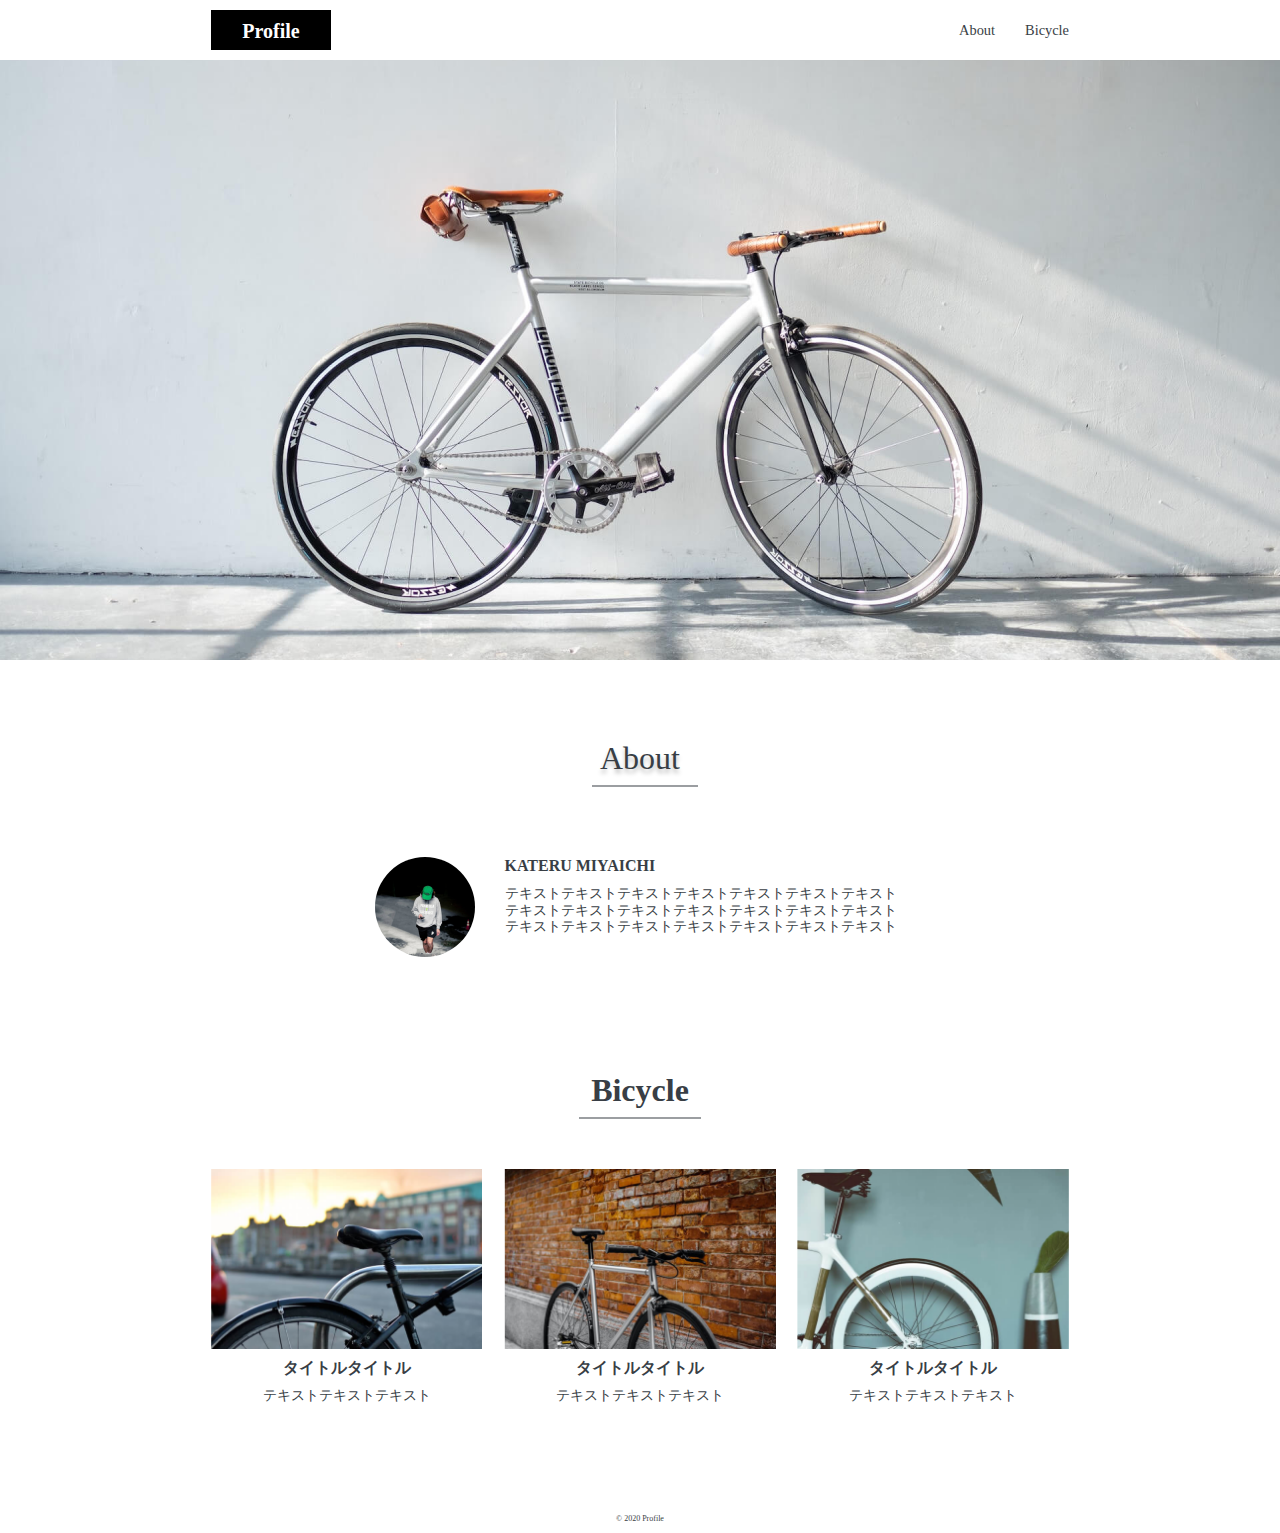
==== index.html @ af408450 "first commit" ====
<!DOCTYPE html>
<html lang="ja">
    <head>
        <meta charset="UTF-8" />
        <meta name="viewport" content="width=device-width, initial-scale=1.0" />
        <link rel="stylesheet" href="./css/reset.css" />
        <link rel="stylesheet" href="./css/style.css" />
        <title>profile</title>
    </head>
    <body>
        <header class="header">
            <div class="header-container container">
                <h1 class="header-logo">Profile</h1>
                <nav class="header-navs">
                    <ul class="header-nav">
                        <li><a href="#">About</a></li>
                        <li><a href="#">Bicycle</a></li>
                    </ul>
                </nav>
            </div>
        </header>

        <section class="main-visual">
            <img
                src="./images/mainvisual 1.png"
                alt="#"
                class="main-visual-img"
            />
        </section>

        <section class="section about-section">
            <div class="container about-container">
                <h2 class="section-title about-title">About</h2>
                <div class="about-contents">
                    <div class="about-img-container">
                        <img
                            src="./images/about 1.png"
                            alt="#"
                            class="about-img"
                        />
                    </div>
                    <div class="about-profile">
                        <h3 class="about-profile-name">KATERU MIYAICHI</h3>
                        <p class="about-profile-text">
                            テキストテキストテキストテキストテキストテキストテキスト
                            テキストテキストテキストテキストテキストテキストテキスト
                            テキストテキストテキストテキストテキストテキストテキスト
                        </p>
                    </div>
                </div>
            </div>
        </section>

        <section class="bicycle-section">
            <div class="container bicycle-container">
                <h2 class="section-title bicycle-title">Bicycle</h2>
                <ul class="bicycle-items">
                    <li class="bicycle-item">
                        <a href="#">
                            <img
                                src="./images/bicycle1.png"
                                alt=""
                                class="bicycle-img"
                            />
                            <h3 class="bicycle-item-title">タイトルタイトル</h3>
                            <p class="bicycle-item-text">
                                テキストテキストテキスト
                            </p>
                        </a>
                    </li>
                    <li class="bicycle-item">
                        <a href="#">
                            <img
                                src="./images/bicycle2.png"
                                alt=""
                                class="bicycle-img"
                            />
                            <h3 class="bicycle-item-title">タイトルタイトル</h3>
                            <p class="bicycle-item-text">
                                テキストテキストテキスト
                            </p>
                        </a>
                    </li>
                    <li class="bicycle-item">
                        <a href="#">
                            <img
                                src="./images/bicycle3.png"
                                alt=""
                                class="bicycle-img"
                            />
                            <h3 class="bicycle-item-title">タイトルタイトル</h3>
                            <p class="bicycle-item-text">
                                テキストテキストテキスト
                            </p>
                        </a>
                    </li>
                </ul>
            </div>
        </section>

        <footer class="footer">
            <div class="container footer-container">
                <p class="copylight">© 2020 Profile</p>
            </div>
        </footer>
    </body>
</html>
---- css/style.css ----
@charset "UTF-8";
/********************************
共通スタイル
********************************/
* {
  font-family: Hiragino Kaku Gothic ProN;
  color: rgb(56, 62, 69);
}

a {
  text-decoration: none;
  cursor: pointer;
}

.container {
  max-width: 858px;
  margin: 0 auto;
}

/********************************
header
********************************/
.header {
  height: 60px;
}

.header-container {
  display: -webkit-box;
  display: -webkit-flex;
  display: -ms-flexbox;
  display: flex;
  -webkit-box-pack: justify;
  -webkit-justify-content: space-between;
      -ms-flex-pack: justify;
          justify-content: space-between;
  padding-top: 10px;
  padding-bottom: 10px;
}

.header-logo {
  width: 120px;
  height: 40px;
  font-size: 20px;
  color: #ffffff;
  background-color: black;
  padding: 10px 21px;
  text-align: center;
  font-weight: bold;
}

.header-nav {
  display: -webkit-box;
  display: -webkit-flex;
  display: -ms-flexbox;
  display: flex;
  -webkit-box-align: center;
  -webkit-align-items: center;
      -ms-flex-align: center;
          align-items: center;
  height: 100%;
}
.header-nav :not(:first-child) {
  margin-left: 30px;
}
.header-nav li a {
  font-size: 14.4px;
}

/********************************
main-visual
********************************/
.main-visual-img {
  width: 100%;
  max-height: 600px;
  -o-object-fit: cover;
     object-fit: cover;
}

/********************************
About
********************************/
.about-section {
  margin-top: 80px;
}

.about-container {
  max-width: 531px;
  width: 41.5%;
}

.about-title {
  position: relative;
  text-align: center;
  font-size: 32px;
  text-shadow: 0 4px 4px rgba(0, 0, 0, 0.25);
}
.about-title::after {
  position: absolute;
  content: "";
  display: block;
  width: 106px;
  border-bottom: #383e45 1px solid;
  bottom: -10px;
  left: 51%;
  -webkit-transform: translate(-50%, -50%);
          transform: translate(-50%, -50%);
}

.about-contents {
  display: -webkit-box;
  display: -webkit-flex;
  display: -ms-flexbox;
  display: flex;
  margin-top: 80px;
}

.about-img-container {
  width: 100px;
  height: 100px;
  min-width: 100px;
  min-height: 100px;
}

.about-img {
  width: 100%;
  height: 100%;
  border-radius: 50%;
}

.about-profile {
  margin-left: 30px;
}

.about-profile-name {
  font-size: 16px;
  font-weight: bold;
}

.about-profile-text {
  margin-top: 10px;
  font-size: 14.4px;
}

/********************************
Bicycle
********************************/
.bicycle-section {
  margin-top: 115px;
}

.bicycle-title {
  font-size: 32px;
  font-weight: 600;
  text-align: center;
  position: relative;
}
.bicycle-title::after {
  position: absolute;
  content: "";
  width: 122px;
  border-bottom: solid 1px rgb(56, 62, 69);
  left: 50%;
  bottom: -10px;
  -webkit-transform: translate(-50%, -50%);
          transform: translate(-50%, -50%);
}

.bicycle-items {
  display: -webkit-box;
  display: -webkit-flex;
  display: -ms-flexbox;
  display: flex;
  -webkit-box-pack: justify;
  -webkit-justify-content: space-between;
      -ms-flex-pack: justify;
          justify-content: space-between;
  margin-top: 60px;
}

.bicycle-item a {
  display: block;
  height: 100%;
}

.bicycle-img {
  width: 100%;
  height: 100%;
  max-width: 278px;
  max-height: 180px;
}

.bicycle-item-title {
  font-size: 16px;
  font-weight: bold;
  margin-top: 10px;
  text-align: center;
}

.bicycle-item-text {
  font-size: 14.4px;
  margin-top: 10px;
  text-align: center;
}

/********************************
footer
********************************/
.footer {
  margin-top: 110px;
  padding-bottom: 10px;
}

.footer-container {
  text-align: center;
}

.copylight {
  font-size: 8px;
}
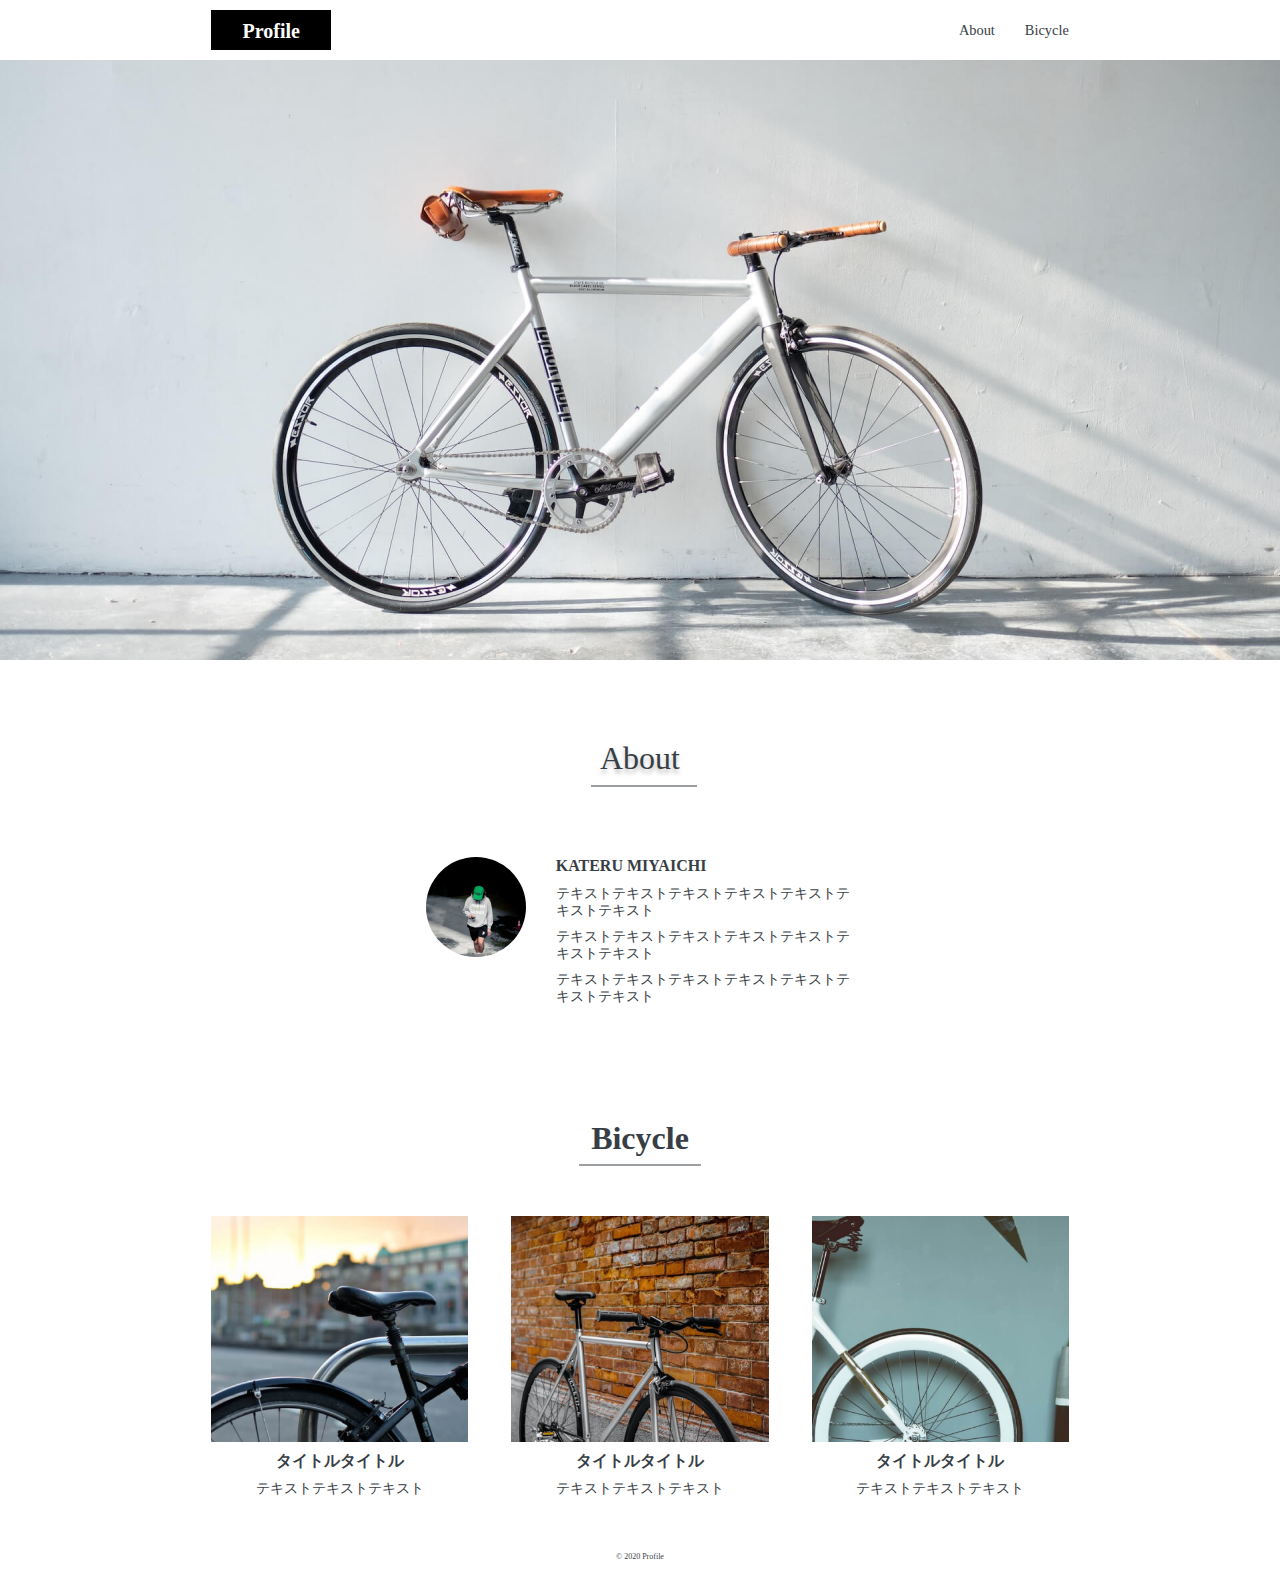
==== commit 927b1e3a: "レスポンシブ対応含め完成" ====
--- a/index.html
+++ b/index.html
@@ -4,6 +4,7 @@
         <meta charset="UTF-8" />
         <meta name="viewport" content="width=device-width, initial-scale=1.0" />
         <link rel="stylesheet" href="./css/reset.css" />
+        <link rel="stylesheet" href="./css/common.css">
         <link rel="stylesheet" href="./css/style.css" />
         <title>profile</title>
     </head>
@@ -13,8 +14,8 @@
                 <h1 class="header-logo">Profile</h1>
                 <nav class="header-navs">
                     <ul class="header-nav">
-                        <li><a href="#">About</a></li>
-                        <li><a href="#">Bicycle</a></li>
+                        <li><a href="#about">About</a></li>
+                        <li><a href="#bicycle">Bicycle</a></li>
                     </ul>
                 </nav>
             </div>
@@ -28,7 +29,7 @@
             />
         </section>
 
-        <section class="section about-section">
+        <section class="section about-section" id="about">
             <div class="container about-container">
                 <h2 class="section-title about-title">About</h2>
                 <div class="about-contents">
@@ -43,7 +44,11 @@
                         <h3 class="about-profile-name">KATERU MIYAICHI</h3>
                         <p class="about-profile-text">
                             テキストテキストテキストテキストテキストテキストテキスト
+                        </p>
+                        <p class="about-profile-text">
                             テキストテキストテキストテキストテキストテキストテキスト
+                        </p>
+                        <p class="about-profile-text">
                             テキストテキストテキストテキストテキストテキストテキスト
                         </p>
                     </div>
@@ -51,12 +56,12 @@
             </div>
         </section>
 
-        <section class="bicycle-section">
+        <section class="bicycle-section" id="bicycle">
             <div class="container bicycle-container">
                 <h2 class="section-title bicycle-title">Bicycle</h2>
                 <ul class="bicycle-items">
                     <li class="bicycle-item">
-                        <a href="#">
+                        <a href="./html/detail.html">
                             <img
                                 src="./images/bicycle1.png"
                                 alt=""
@@ -69,7 +74,7 @@
                         </a>
                     </li>
                     <li class="bicycle-item">
-                        <a href="#">
+                        <a href="./html/detail.html">
                             <img
                                 src="./images/bicycle2.png"
                                 alt=""
@@ -82,7 +87,7 @@
                         </a>
                     </li>
                     <li class="bicycle-item">
-                        <a href="#">
+                        <a href="./html/detail.html">
                             <img
                                 src="./images/bicycle3.png"
                                 alt=""
--- a/css/common.css
+++ b/css/common.css
@@ -0,0 +1,82 @@
+@charset "UTF-8";
+/********************************
+共通スタイル
+********************************/
+* {
+  font-family: Hiragino Kaku Gothic ProN;
+  color: rgb(56, 62, 69);
+}
+
+a {
+  text-decoration: none;
+  cursor: pointer;
+}
+
+.container {
+  max-width: 960px;
+  margin: 0 auto;
+}
+
+/********************************
+header
+********************************/
+.header {
+  height: 60px;
+}
+
+.header-container {
+  display: -webkit-box;
+  display: -webkit-flex;
+  display: -ms-flexbox;
+  display: flex;
+  -webkit-box-pack: justify;
+  -webkit-justify-content: space-between;
+      -ms-flex-pack: justify;
+          justify-content: space-between;
+  padding: 10px 4%;
+}
+
+.header-logo {
+  width: 120px;
+  height: 40px;
+  font-size: 20px;
+  color: #ffffff;
+  background-color: black;
+  padding: 10px 21px;
+  text-align: center;
+  font-weight: bold;
+}
+
+.header-nav {
+  display: -webkit-box;
+  display: -webkit-flex;
+  display: -ms-flexbox;
+  display: flex;
+  -webkit-box-align: center;
+  -webkit-align-items: center;
+      -ms-flex-align: center;
+          align-items: center;
+  height: 100%;
+}
+.header-nav :not(:first-child) {
+  margin-left: 30px;
+}
+.header-nav li a {
+  font-size: 14.4px;
+}
+
+/********************************
+footer
+********************************/
+.footer {
+  margin-top: 110px;
+  padding-bottom: 10px;
+}
+
+.footer-container {
+  text-align: center;
+}
+
+.copylight {
+  font-size: 8px;
+}--- a/css/style.css
+++ b/css/style.css
@@ -1,77 +1,9 @@
-@charset "UTF-8";
-/********************************
-共通スタイル
-********************************/
-* {
-  font-family: Hiragino Kaku Gothic ProN;
-  color: rgb(56, 62, 69);
-}
-
-a {
-  text-decoration: none;
-  cursor: pointer;
-}
-
-.container {
-  max-width: 858px;
-  margin: 0 auto;
-}
-
-/********************************
-header
-********************************/
-.header {
-  height: 60px;
-}
-
-.header-container {
-  display: -webkit-box;
-  display: -webkit-flex;
-  display: -ms-flexbox;
-  display: flex;
-  -webkit-box-pack: justify;
-  -webkit-justify-content: space-between;
-      -ms-flex-pack: justify;
-          justify-content: space-between;
-  padding-top: 10px;
-  padding-bottom: 10px;
-}
-
-.header-logo {
-  width: 120px;
-  height: 40px;
-  font-size: 20px;
-  color: #ffffff;
-  background-color: black;
-  padding: 10px 21px;
-  text-align: center;
-  font-weight: bold;
-}
-
-.header-nav {
-  display: -webkit-box;
-  display: -webkit-flex;
-  display: -ms-flexbox;
-  display: flex;
-  -webkit-box-align: center;
-  -webkit-align-items: center;
-      -ms-flex-align: center;
-          align-items: center;
-  height: 100%;
-}
-.header-nav :not(:first-child) {
-  margin-left: 30px;
-}
-.header-nav li a {
-  font-size: 14.4px;
-}
-
 /********************************
 main-visual
 ********************************/
 .main-visual-img {
   width: 100%;
-  max-height: 600px;
+  height: 600px;
   -o-object-fit: cover;
      object-fit: cover;
 }
@@ -85,7 +17,8 @@
 
 .about-container {
   max-width: 531px;
-  width: 41.5%;
+  padding-right: 4%;
+  padding-left: 4%;
 }
 
 .about-title {
@@ -113,12 +46,26 @@
   display: flex;
   margin-top: 80px;
 }
+@media (max-width: 600px) {
+  .about-contents {
+    -webkit-box-orient: vertical;
+    -webkit-box-direction: normal;
+    -webkit-flex-direction: column;
+        -ms-flex-direction: column;
+            flex-direction: column;
+  }
+}
 
 .about-img-container {
   width: 100px;
   height: 100px;
   min-width: 100px;
   min-height: 100px;
+}
+@media (max-width: 600px) {
+  .about-img-container {
+    margin: 0 auto;
+  }
 }
 
 .about-img {
@@ -129,6 +76,11 @@
 
 .about-profile {
   margin-left: 30px;
+}
+@media (max-width: 600px) {
+  .about-profile {
+    margin-top: 10px;
+  }
 }
 
 .about-profile-name {
@@ -146,6 +98,16 @@
 ********************************/
 .bicycle-section {
   margin-top: 115px;
+}
+@media (max-width: 600px) {
+  .bicycle-section {
+    margin-top: 100px;
+  }
+}
+
+.bicycle-container {
+  padding-right: 4%;
+  padding-left: 4%;
 }
 
 .bicycle-title {
@@ -176,17 +138,37 @@
           justify-content: space-between;
   margin-top: 60px;
 }
+@media (max-width: 600px) {
+  .bicycle-items {
+    -webkit-box-orient: vertical;
+    -webkit-box-direction: normal;
+    -webkit-flex-direction: column;
+        -ms-flex-direction: column;
+            flex-direction: column;
+  }
+}
 
+.bicycle-item {
+  width: 30%;
+}
 .bicycle-item a {
   display: block;
   height: 100%;
+}
+@media (max-width: 600px) {
+  .bicycle-item {
+    width: 100%;
+  }
+  .bicycle-item:not(:first-child) {
+    margin-top: 30px;
+  }
 }
 
 .bicycle-img {
   width: 100%;
   height: 100%;
-  max-width: 278px;
-  max-height: 180px;
+  -o-object-fit: cover;
+     object-fit: cover;
 }
 
 .bicycle-item-title {
@@ -200,20 +182,4 @@
   font-size: 14.4px;
   margin-top: 10px;
   text-align: center;
-}
-
-/********************************
-footer
-********************************/
-.footer {
-  margin-top: 110px;
-  padding-bottom: 10px;
-}
-
-.footer-container {
-  text-align: center;
-}
-
-.copylight {
-  font-size: 8px;
 }